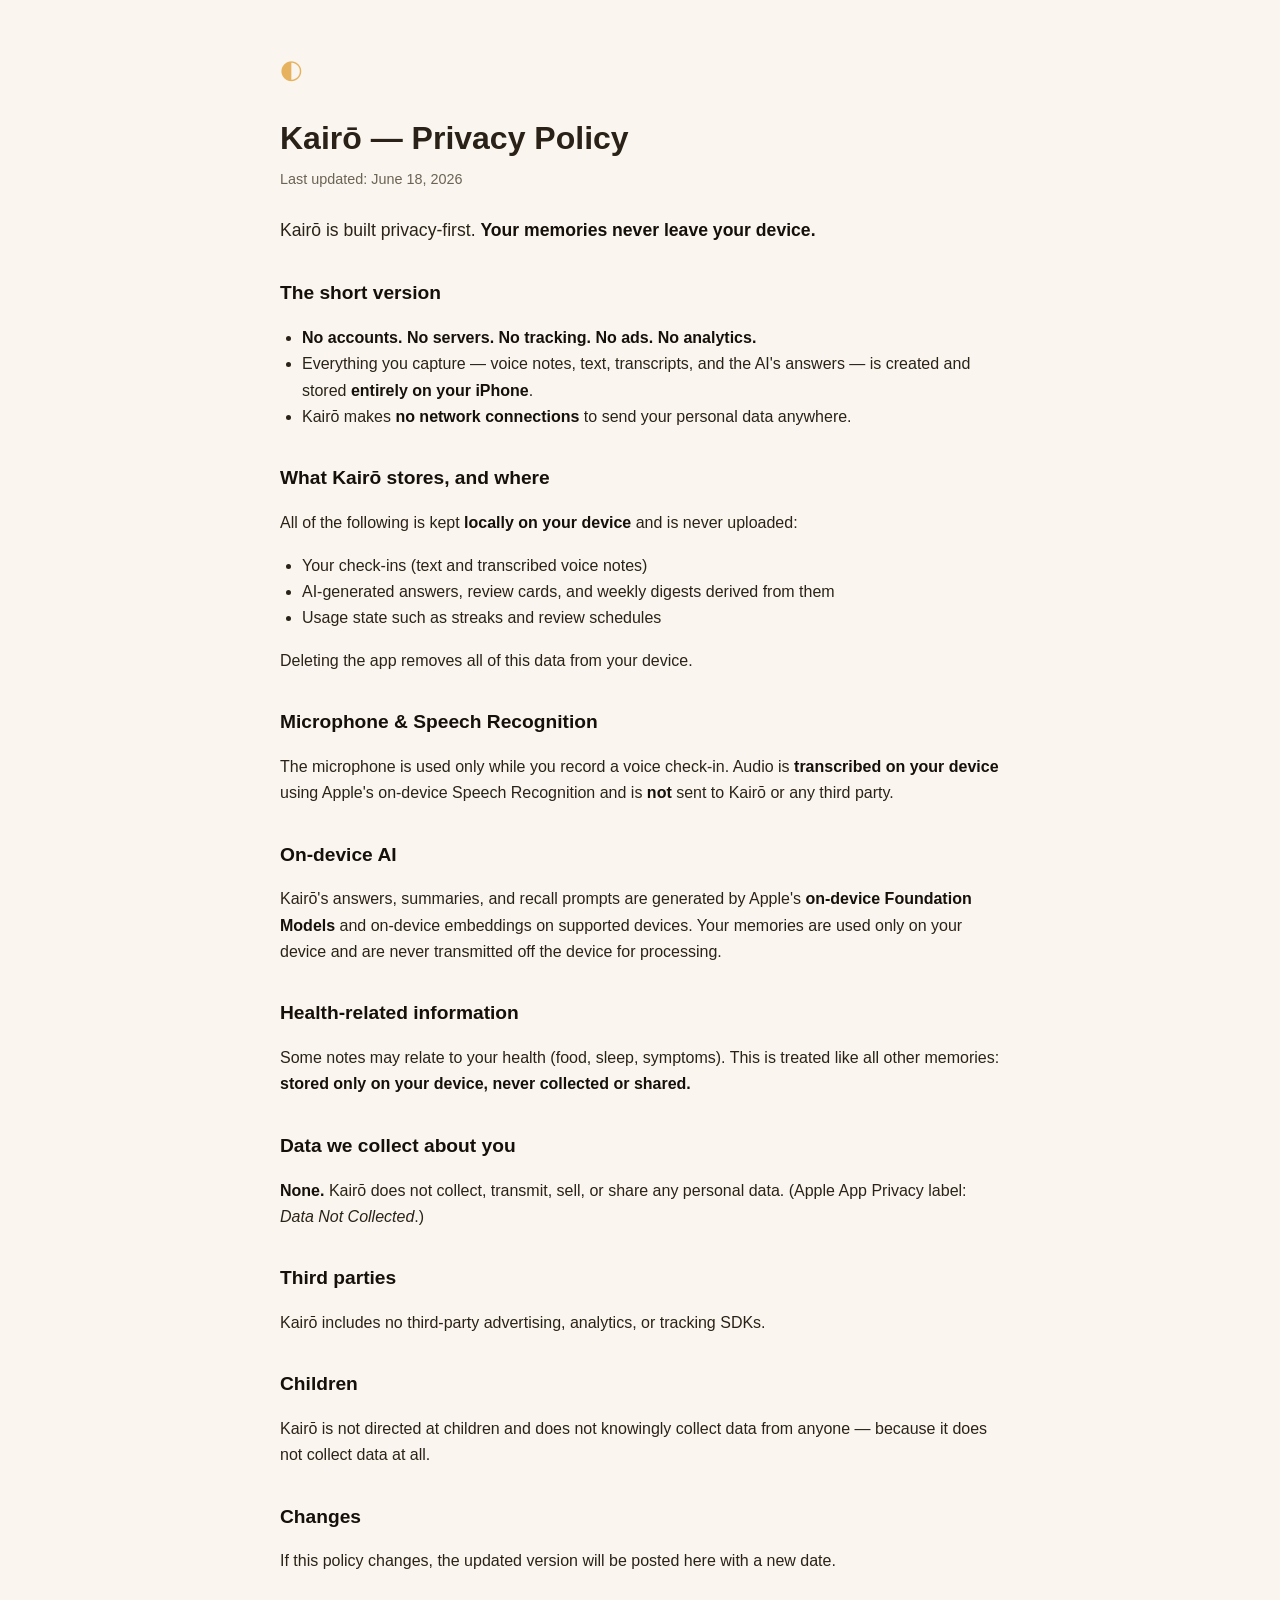
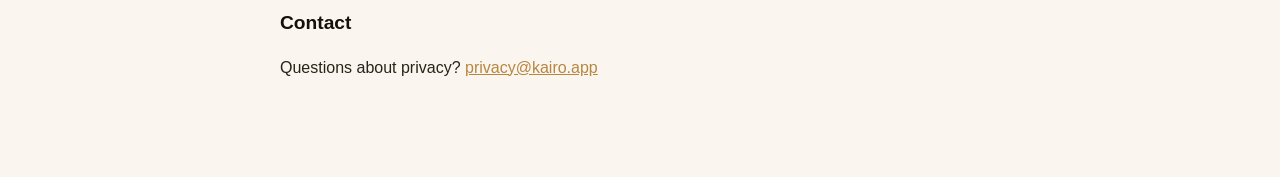
==== docs/privacy.html @ 88e01a73 "Kairō v1 — voice-first on-device memory app Standalone on-device iOS app (Apple Foundation Models + " ====
<!DOCTYPE html>
<html lang="en">
<head>
<meta charset="UTF-8" />
<meta name="viewport" content="width=device-width, initial-scale=1.0" />
<title>Kairō — Privacy Policy</title>
<style>
  :root { --ink:#15110a; --gold:#e7b25e; --text:#2a2218; --muted:#6b6354; }
  body { font-family:-apple-system,BlinkMacSystemFont,"Segoe UI",Inter,sans-serif;
         max-width:720px; margin:0 auto; padding:48px 22px 80px; color:var(--text);
         line-height:1.65; background:#faf6ef; }
  h1 { font-size:2rem; margin-bottom:4px; }
  .date { color:var(--muted); font-size:.9rem; margin-bottom:24px; }
  h2 { font-size:1.2rem; margin-top:32px; color:var(--ink); }
  .lead { font-size:1.1rem; }
  strong { color:var(--ink); }
  a { color:#b8863f; }
  ul { padding-left:22px; }
  .mark { color:var(--gold); font-size:1.6rem; }
</style>
</head>
<body>
  <div class="mark">◐</div>
  <h1>Kairō — Privacy Policy</h1>
  <div class="date">Last updated: June 18, 2026</div>

  <p class="lead">Kairō is built privacy-first. <strong>Your memories never leave your device.</strong></p>

  <h2>The short version</h2>
  <ul>
    <li><strong>No accounts. No servers. No tracking. No ads. No analytics.</strong></li>
    <li>Everything you capture — voice notes, text, transcripts, and the AI's answers — is created and stored <strong>entirely on your iPhone</strong>.</li>
    <li>Kairō makes <strong>no network connections</strong> to send your personal data anywhere.</li>
  </ul>

  <h2>What Kairō stores, and where</h2>
  <p>All of the following is kept <strong>locally on your device</strong> and is never uploaded:</p>
  <ul>
    <li>Your check-ins (text and transcribed voice notes)</li>
    <li>AI-generated answers, review cards, and weekly digests derived from them</li>
    <li>Usage state such as streaks and review schedules</li>
  </ul>
  <p>Deleting the app removes all of this data from your device.</p>

  <h2>Microphone &amp; Speech Recognition</h2>
  <p>The microphone is used only while you record a voice check-in. Audio is
  <strong>transcribed on your device</strong> using Apple's on-device Speech
  Recognition and is <strong>not</strong> sent to Kairō or any third party.</p>

  <h2>On-device AI</h2>
  <p>Kairō's answers, summaries, and recall prompts are generated by Apple's
  <strong>on-device Foundation Models</strong> and on-device embeddings on supported
  devices. Your memories are used only on your device and are never transmitted off
  the device for processing.</p>

  <h2>Health-related information</h2>
  <p>Some notes may relate to your health (food, sleep, symptoms). This is treated
  like all other memories: <strong>stored only on your device, never collected or shared.</strong></p>

  <h2>Data we collect about you</h2>
  <p><strong>None.</strong> Kairō does not collect, transmit, sell, or share any
  personal data. (Apple App Privacy label: <em>Data Not Collected</em>.)</p>

  <h2>Third parties</h2>
  <p>Kairō includes no third-party advertising, analytics, or tracking SDKs.</p>

  <h2>Children</h2>
  <p>Kairō is not directed at children and does not knowingly collect data from
  anyone — because it does not collect data at all.</p>

  <h2>Changes</h2>
  <p>If this policy changes, the updated version will be posted here with a new date.</p>

  <h2>Contact</h2>
  <p>Questions about privacy? <a href="mailto:privacy@kairo.app">privacy@kairo.app</a></p>
</body>
</html>
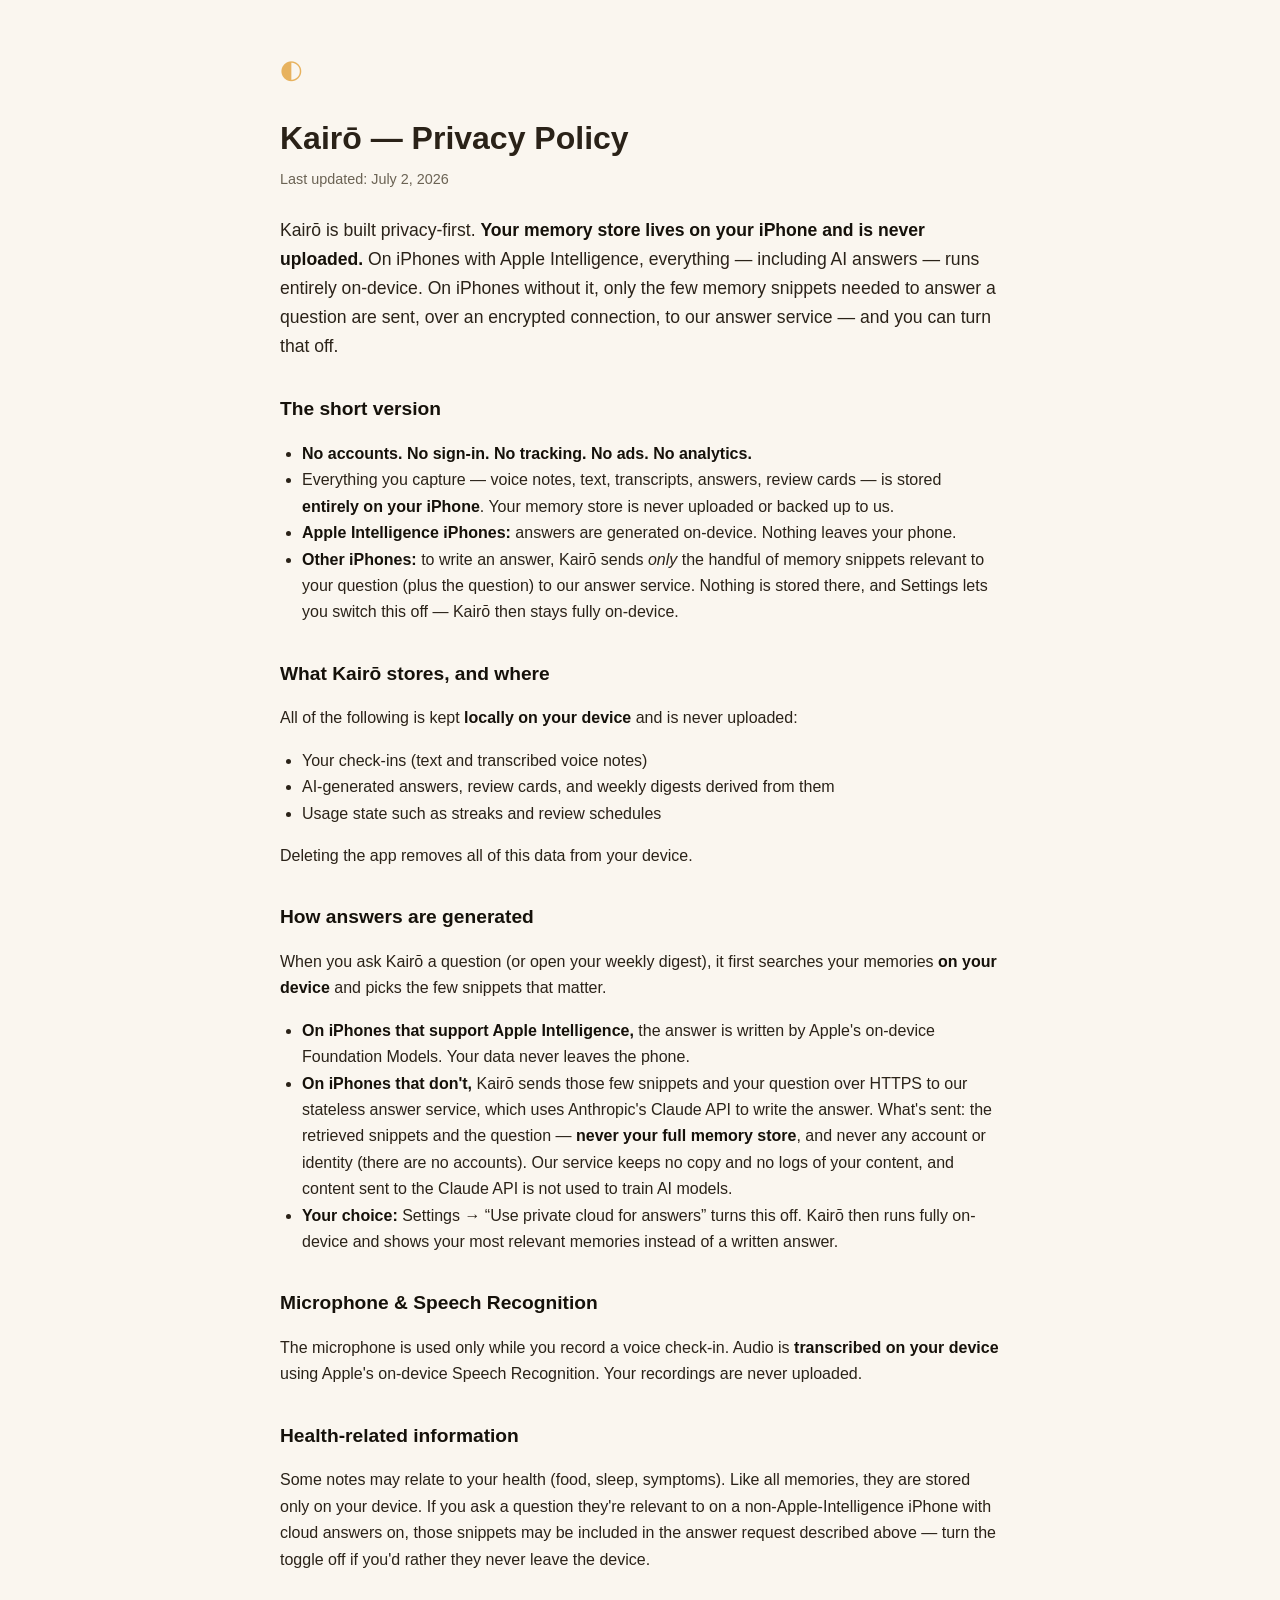
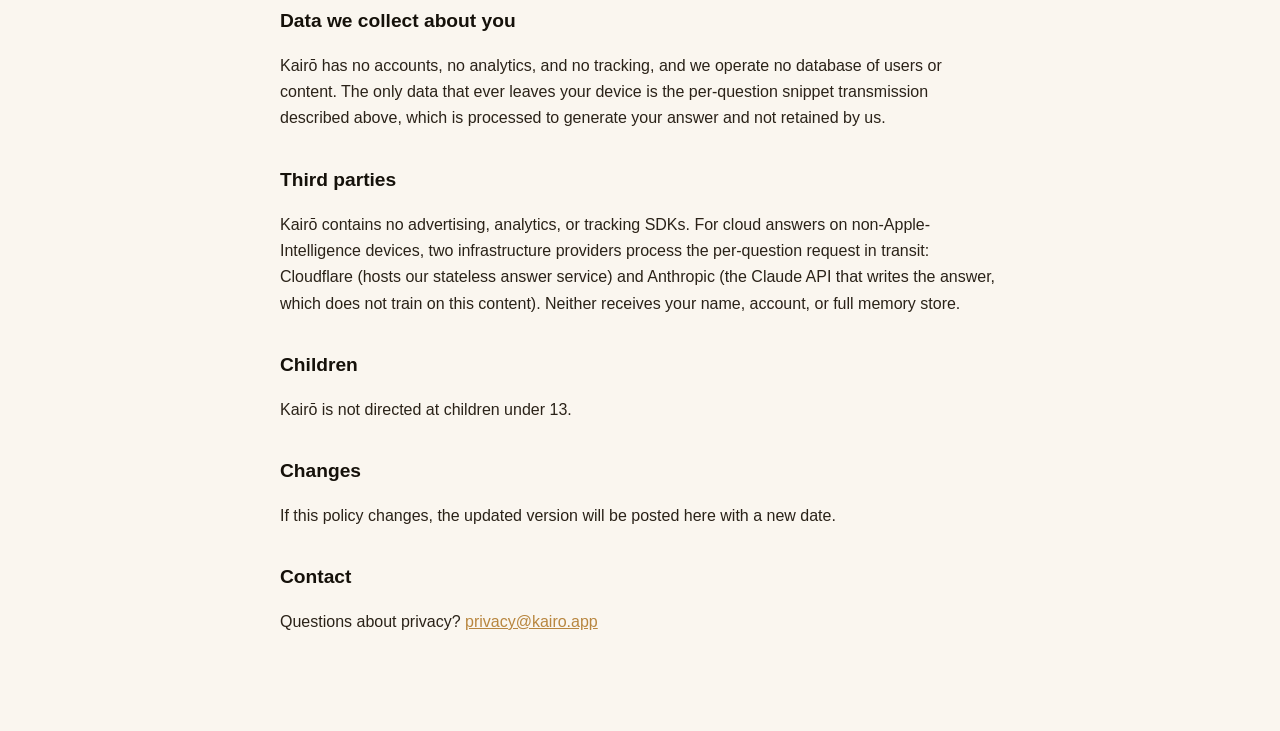
==== commit 46eb6e7f: "docs: App Store prep for cloud-on launch — honest privacy surfaces, v1.0.0 The shipped build now use" ====
--- a/docs/privacy.html
+++ b/docs/privacy.html
@@ -22,15 +22,26 @@
 <body>
   <div class="mark">◐</div>
   <h1>Kairō — Privacy Policy</h1>
-  <div class="date">Last updated: June 18, 2026</div>
+  <div class="date">Last updated: July 2, 2026</div>
 
-  <p class="lead">Kairō is built privacy-first. <strong>Your memories never leave your device.</strong></p>
+  <p class="lead">Kairō is built privacy-first. <strong>Your memory store lives on
+  your iPhone and is never uploaded.</strong> On iPhones with Apple Intelligence,
+  everything — including AI answers — runs entirely on-device. On iPhones without
+  it, only the few memory snippets needed to answer a question are sent, over an
+  encrypted connection, to our answer service — and you can turn that off.</p>
 
   <h2>The short version</h2>
   <ul>
-    <li><strong>No accounts. No servers. No tracking. No ads. No analytics.</strong></li>
-    <li>Everything you capture — voice notes, text, transcripts, and the AI's answers — is created and stored <strong>entirely on your iPhone</strong>.</li>
-    <li>Kairō makes <strong>no network connections</strong> to send your personal data anywhere.</li>
+    <li><strong>No accounts. No sign-in. No tracking. No ads. No analytics.</strong></li>
+    <li>Everything you capture — voice notes, text, transcripts, answers, review cards —
+        is stored <strong>entirely on your iPhone</strong>. Your memory store is never
+        uploaded or backed up to us.</li>
+    <li><strong>Apple Intelligence iPhones:</strong> answers are generated on-device.
+        Nothing leaves your phone.</li>
+    <li><strong>Other iPhones:</strong> to write an answer, Kairō sends <em>only</em> the
+        handful of memory snippets relevant to your question (plus the question) to our
+        answer service. Nothing is stored there, and Settings lets you switch this off —
+        Kairō then stays fully on-device.</li>
   </ul>
 
   <h2>What Kairō stores, and where</h2>
@@ -42,31 +53,50 @@
   </ul>
   <p>Deleting the app removes all of this data from your device.</p>
 
+  <h2>How answers are generated</h2>
+  <p>When you ask Kairō a question (or open your weekly digest), it first searches your
+  memories <strong>on your device</strong> and picks the few snippets that matter.</p>
+  <ul>
+    <li><strong>On iPhones that support Apple Intelligence,</strong> the answer is written by
+        Apple's on-device Foundation Models. Your data never leaves the phone.</li>
+    <li><strong>On iPhones that don't,</strong> Kairō sends those few snippets and your
+        question over HTTPS to our stateless answer service, which uses Anthropic's Claude
+        API to write the answer. What's sent: the retrieved snippets and the question —
+        <strong>never your full memory store</strong>, and never any account or identity
+        (there are no accounts). Our service keeps no copy and no logs of your content, and
+        content sent to the Claude API is not used to train AI models.</li>
+    <li><strong>Your choice:</strong> Settings → “Use private cloud for answers” turns this
+        off. Kairō then runs fully on-device and shows your most relevant memories instead
+        of a written answer.</li>
+  </ul>
+
   <h2>Microphone &amp; Speech Recognition</h2>
   <p>The microphone is used only while you record a voice check-in. Audio is
   <strong>transcribed on your device</strong> using Apple's on-device Speech
-  Recognition and is <strong>not</strong> sent to Kairō or any third party.</p>
-
-  <h2>On-device AI</h2>
-  <p>Kairō's answers, summaries, and recall prompts are generated by Apple's
-  <strong>on-device Foundation Models</strong> and on-device embeddings on supported
-  devices. Your memories are used only on your device and are never transmitted off
-  the device for processing.</p>
+  Recognition. Your recordings are never uploaded.</p>
 
   <h2>Health-related information</h2>
-  <p>Some notes may relate to your health (food, sleep, symptoms). This is treated
-  like all other memories: <strong>stored only on your device, never collected or shared.</strong></p>
+  <p>Some notes may relate to your health (food, sleep, symptoms). Like all memories,
+  they are stored only on your device. If you ask a question they're relevant to on a
+  non-Apple-Intelligence iPhone with cloud answers on, those snippets may be included in
+  the answer request described above — turn the toggle off if you'd rather they never
+  leave the device.</p>
 
   <h2>Data we collect about you</h2>
-  <p><strong>None.</strong> Kairō does not collect, transmit, sell, or share any
-  personal data. (Apple App Privacy label: <em>Data Not Collected</em>.)</p>
+  <p>Kairō has no accounts, no analytics, and no tracking, and we operate no database of
+  users or content. The only data that ever leaves your device is the per-question snippet
+  transmission described above, which is processed to generate your answer and not
+  retained by us.</p>
 
   <h2>Third parties</h2>
-  <p>Kairō includes no third-party advertising, analytics, or tracking SDKs.</p>
+  <p>Kairō contains no advertising, analytics, or tracking SDKs. For cloud answers on
+  non-Apple-Intelligence devices, two infrastructure providers process the per-question
+  request in transit: Cloudflare (hosts our stateless answer service) and Anthropic (the
+  Claude API that writes the answer, which does not train on this content). Neither
+  receives your name, account, or full memory store.</p>
 
   <h2>Children</h2>
-  <p>Kairō is not directed at children and does not knowingly collect data from
-  anyone — because it does not collect data at all.</p>
+  <p>Kairō is not directed at children under 13.</p>
 
   <h2>Changes</h2>
   <p>If this policy changes, the updated version will be posted here with a new date.</p>
